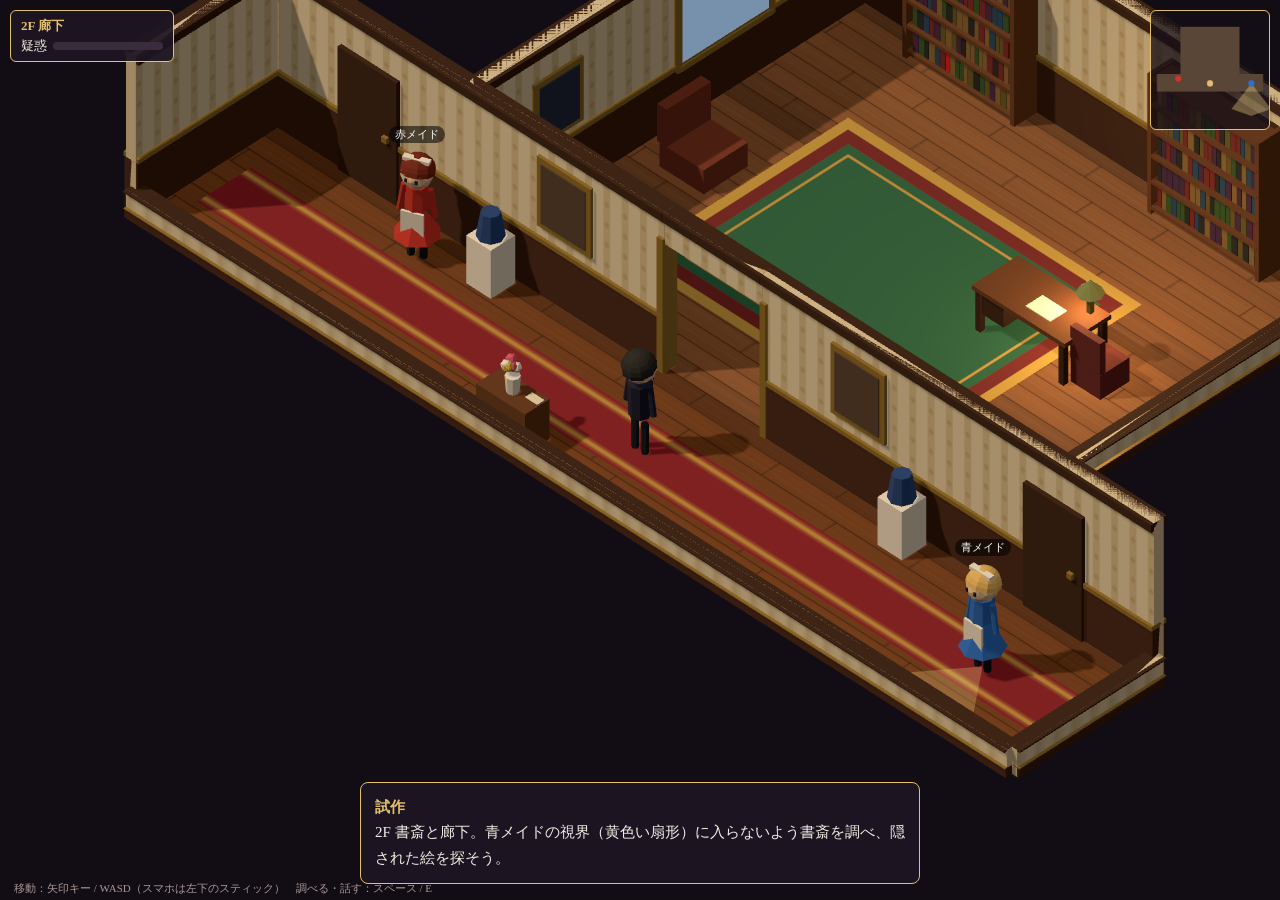
==== explore/index.html @ 31dc02af "Add low-poly 3D exploration prototype of the study and corridor Player-controlled isometric explorat" ====
<!doctype html>
<html lang="ja">
<head>
  <meta charset="utf-8">
  <meta name="viewport" content="width=device-width, initial-scale=1, viewport-fit=cover, user-scalable=no">
  <meta name="theme-color" content="#1c1420">
  <title>OYASHIKI 探索試作</title>
  <link rel="icon" href="../icons/icon-192.png">
  <link rel="stylesheet" href="explore.css">
</head>
<body>
  <canvas id="view"></canvas>
  <div id="labels"></div>
  <div class="hud">
    <div class="place" id="place">2F 廊下</div>
    <div class="susp"><span>疑惑</span><div class="bar"><i id="susp"></i></div></div>
  </div>
  <canvas id="minimap" width="150" height="150"></canvas>
  <div id="msg" class="msg hidden"></div>
  <button id="act" class="act hidden">調べる</button>
  <div id="stick" class="stick"><i></i></div>
  <p class="help">移動：矢印キー / WASD（スマホは左下のスティック）　調べる・話す：スペース / E</p>
  <div id="dial" class="dial hidden">
    <div class="box">
      <h3>ダイヤル錠</h3>
      <p>4桁の数字を合わせる。</p>
      <input id="code" inputmode="numeric" maxlength="4" placeholder="0000">
      <div class="row"><button id="dialOk">合わせる</button><button id="dialNo" class="ghost">やめる</button></div>
    </div>
  </div>
  <script type="module" src="main.js"></script>
</body>
</html>
---- explore/explore.css ----
:root { --gold: #e3c06f; --panel: rgba(30, 22, 34, .92); --text: #f3ece4; --bad: #e0675f; }
* { box-sizing: border-box; }
html, body { margin: 0; height: 100%; overflow: hidden; background: #120c14; color: var(--text);
  font-family: "Hiragino Mincho ProN", "Yu Mincho", "Noto Serif JP", serif; -webkit-user-select: none; user-select: none; touch-action: none; }
#view { position: fixed; inset: 0; width: 100%; height: 100%; display: block; }

.hud { position: fixed; top: 10px; left: 10px; background: var(--panel); border: 1px solid var(--gold); border-radius: 6px; padding: 6px 10px; font-size: 13px; }
.place { color: var(--gold); font-weight: bold; }
.susp { display: flex; align-items: center; gap: 6px; margin-top: 2px; }
.bar { width: 110px; height: 8px; background: #3a2c3c; border-radius: 4px; overflow: hidden; }
.bar i { display: block; height: 100%; width: 0; background: var(--bad); transition: width .1s; }
#minimap { position: fixed; top: 10px; right: 10px; width: 120px; height: 120px; background: rgba(20, 14, 22, .75); border: 1px solid var(--gold); border-radius: 6px; }

#labels { position: fixed; inset: 0; pointer-events: none; }
.label { position: absolute; transform: translate(-50%, -100%); font: bold 12px sans-serif; padding: 1px 6px; border-radius: 10px;
  background: #fff; color: #b8362d; border: 2px solid #b8362d; white-space: nowrap; }
.label.alert { background: var(--bad); color: #fff; border-color: #fff; font-size: 16px; }
.label.name { background: rgba(0,0,0,.55); color: #fff; border: 0; font-weight: normal; font-size: 11px; }

.msg { position: fixed; left: 50%; bottom: 16px; transform: translateX(-50%); width: min(560px, calc(100% - 32px));
  background: var(--panel); border: 1px solid var(--gold); border-radius: 8px; padding: 12px 14px; font-size: 15px; line-height: 1.7; cursor: pointer; }
.msg b { color: var(--gold); display: block; }
.hidden { display: none !important; }
.act { position: fixed; right: 20px; bottom: 110px; width: 84px; height: 84px; border-radius: 50%; font-size: 14px; font-weight: bold; white-space: nowrap; padding: 0;
  background: #8a3a50; color: #fff; border: 2px solid var(--gold); }
.stick { position: fixed; left: 24px; bottom: 100px; width: 110px; height: 110px; border-radius: 50%; background: rgba(255,255,255,.08); border: 1px solid rgba(255,255,255,.25); }
.stick i { position: absolute; left: 35px; top: 35px; width: 40px; height: 40px; border-radius: 50%; background: rgba(227,192,111,.6); }
@media (hover: hover) and (pointer: fine) { .stick { display: none; } }
.help { position: fixed; left: 10px; bottom: 0; margin: 4px; font-size: 11px; color: #a99; }
@media (hover: none) { .help { display: none; } }

.dial { position: fixed; inset: 0; background: rgba(0,0,0,.6); display: flex; align-items: center; justify-content: center; padding: 16px; }
.dial .box { background: var(--panel); border: 1px solid var(--gold); border-radius: 8px; padding: 16px; width: min(360px, 100%); text-align: center; }
.dial h3 { color: var(--gold); margin: 0 0 4px; }
.dial input { font-size: 28px; letter-spacing: .4em; width: 7em; text-align: center; background: #3a2c3c; color: var(--text); border: 1px solid #6a5468; border-radius: 4px; padding: 4px; }
.row { display: flex; gap: 8px; justify-content: center; margin-top: 12px; }
button { font: inherit; color: var(--text); background: #8a3a50; border: 1px solid var(--gold); border-radius: 6px; padding: 8px 16px; cursor: pointer; }
button.ghost { background: transparent; border-color: #6a5468; }
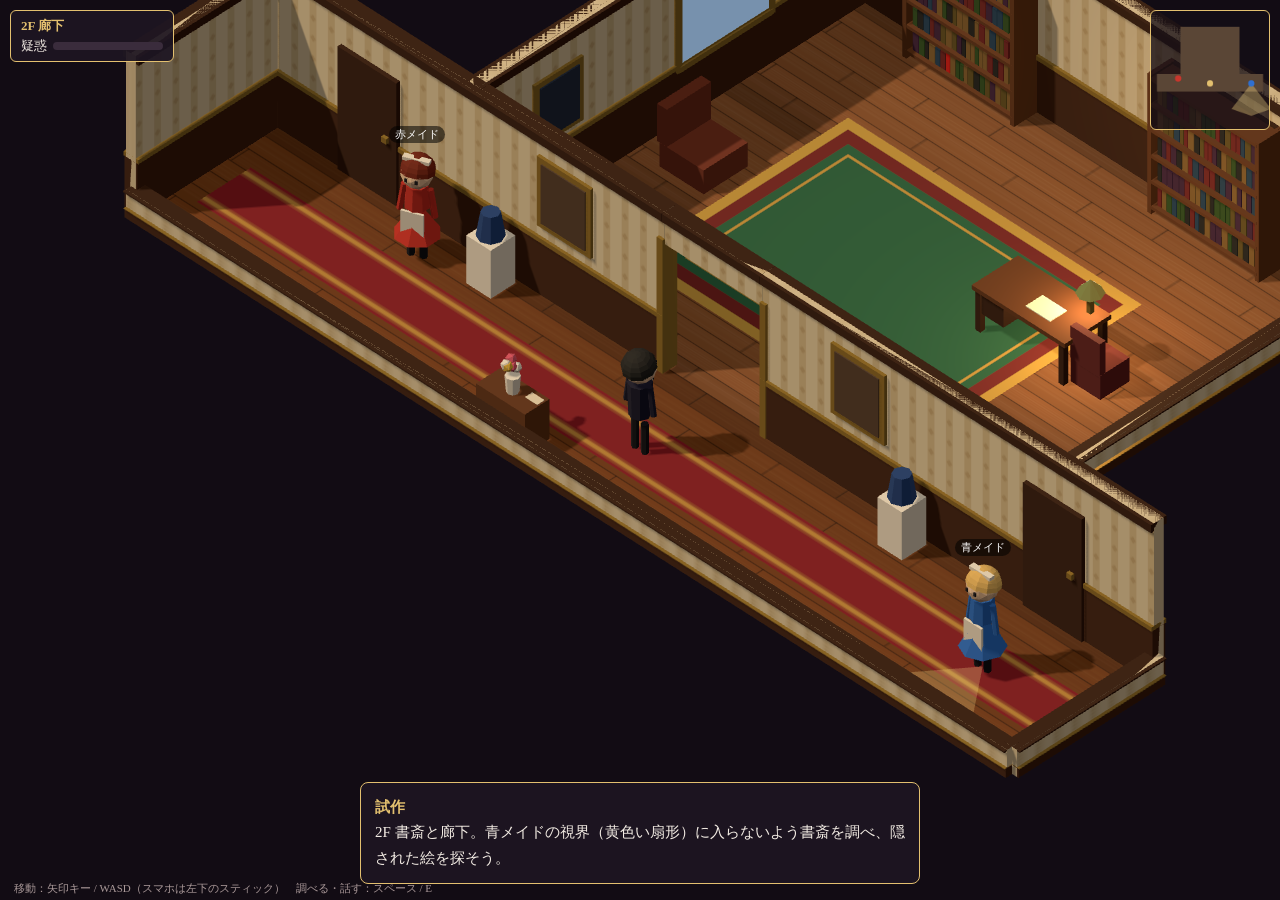
==== commit da66771c: "Disable pinch zoom, text selection, and pull-to-refresh Make both the story game and the 3D explorat" ====
--- a/explore/index.html
+++ b/explore/index.html
@@ -2,7 +2,7 @@
 <html lang="ja">
 <head>
   <meta charset="utf-8">
-  <meta name="viewport" content="width=device-width, initial-scale=1, viewport-fit=cover, user-scalable=no">
+  <meta name="viewport" content="width=device-width, initial-scale=1, maximum-scale=1, user-scalable=no, viewport-fit=cover">
   <meta name="theme-color" content="#1c1420">
   <title>OYASHIKI 探索試作</title>
   <link rel="icon" href="../icons/icon-192.png">
--- a/explore/explore.css
+++ b/explore/explore.css
@@ -1,7 +1,9 @@
 :root { --gold: #e3c06f; --panel: rgba(30, 22, 34, .92); --text: #f3ece4; --bad: #e0675f; }
-* { box-sizing: border-box; }
-html, body { margin: 0; height: 100%; overflow: hidden; background: #120c14; color: var(--text);
-  font-family: "Hiragino Mincho ProN", "Yu Mincho", "Noto Serif JP", serif; -webkit-user-select: none; user-select: none; touch-action: none; }
+/* スマホゲームらしく：文字選択・長押しメニュー・ズーム・引っ張って更新を無効にする */
+* { box-sizing: border-box; -webkit-user-select: none; user-select: none; -webkit-touch-callout: none; -webkit-tap-highlight-color: transparent; }
+input { -webkit-user-select: text; user-select: text; }
+html, body { margin: 0; height: 100%; overflow: hidden; overscroll-behavior: none; background: #120c14; color: var(--text);
+  font-family: "Hiragino Mincho ProN", "Yu Mincho", "Noto Serif JP", serif; touch-action: none; -webkit-text-size-adjust: 100%; }
 #view { position: fixed; inset: 0; width: 100%; height: 100%; display: block; }
 
 .hud { position: fixed; top: 10px; left: 10px; background: var(--panel); border: 1px solid var(--gold); border-radius: 6px; padding: 6px 10px; font-size: 13px; }
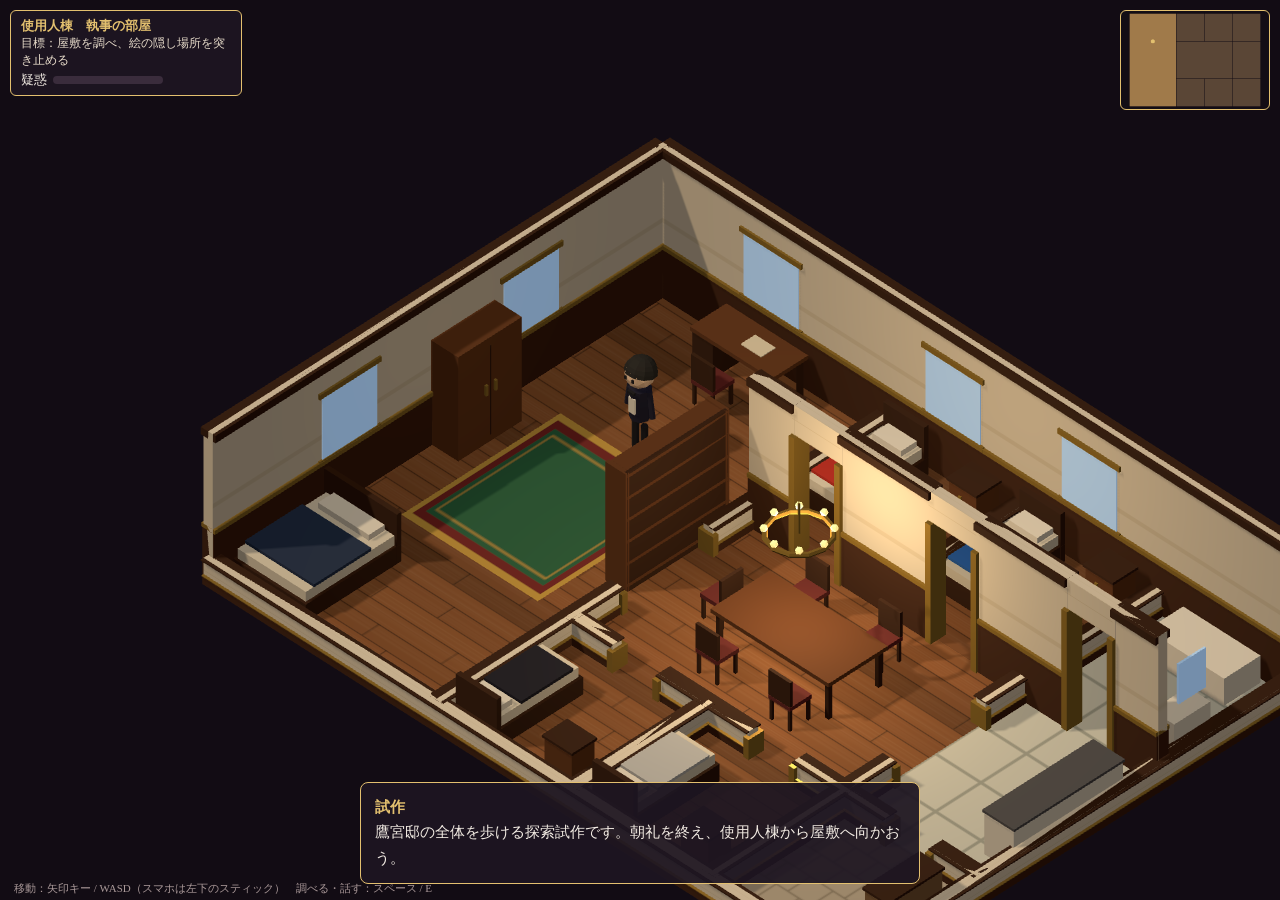
==== commit 978fef18: "Build the whole Takamiya estate in 3D from the floor plan Replace the two-room prototype with the fu" ====
--- a/explore/index.html
+++ b/explore/index.html
@@ -12,10 +12,12 @@
   <canvas id="view"></canvas>
   <div id="labels"></div>
   <div class="hud">
-    <div class="place" id="place">2F 廊下</div>
+    <div class="place" id="place"></div>
+    <div class="goal" id="goal"></div>
     <div class="susp"><span>疑惑</span><div class="bar"><i id="susp"></i></div></div>
   </div>
-  <canvas id="minimap" width="150" height="150"></canvas>
+  <canvas id="minimap" width="300" height="200"></canvas>
+  <div id="fade"></div>
   <div id="msg" class="msg hidden"></div>
   <button id="act" class="act hidden">調べる</button>
   <div id="stick" class="stick"><i></i></div>
--- a/explore/explore.css
+++ b/explore/explore.css
@@ -8,15 +8,19 @@
 
 .hud { position: fixed; top: 10px; left: 10px; background: var(--panel); border: 1px solid var(--gold); border-radius: 6px; padding: 6px 10px; font-size: 13px; }
 .place { color: var(--gold); font-weight: bold; }
+.goal { font-size: 12px; color: #e8dccb; max-width: 210px; }
+#fade { position: fixed; inset: 0; background: #000; opacity: 0; pointer-events: none; transition: opacity .25s; }
+#fade.on { opacity: 1; }
 .susp { display: flex; align-items: center; gap: 6px; margin-top: 2px; }
 .bar { width: 110px; height: 8px; background: #3a2c3c; border-radius: 4px; overflow: hidden; }
 .bar i { display: block; height: 100%; width: 0; background: var(--bad); transition: width .1s; }
-#minimap { position: fixed; top: 10px; right: 10px; width: 120px; height: 120px; background: rgba(20, 14, 22, .75); border: 1px solid var(--gold); border-radius: 6px; }
+#minimap { position: fixed; top: 10px; right: 10px; width: 150px; height: 100px; background: rgba(20, 14, 22, .75); border: 1px solid var(--gold); border-radius: 6px; }
 
 #labels { position: fixed; inset: 0; pointer-events: none; }
 .label { position: absolute; transform: translate(-50%, -100%); font: bold 12px sans-serif; padding: 1px 6px; border-radius: 10px;
   background: #fff; color: #b8362d; border: 2px solid #b8362d; white-space: nowrap; }
 .label.alert { background: var(--bad); color: #fff; border-color: #fff; font-size: 16px; }
+.label.exit { color: #2f6a4a; border-color: #2f6a4a; }
 .label.name { background: rgba(0,0,0,.55); color: #fff; border: 0; font-weight: normal; font-size: 11px; }
 
 .msg { position: fixed; left: 50%; bottom: 16px; transform: translateX(-50%); width: min(560px, calc(100% - 32px));
@@ -38,3 +42,11 @@
 .row { display: flex; gap: 8px; justify-content: center; margin-top: 12px; }
 button { font: inherit; color: var(--text); background: #8a3a50; border: 1px solid var(--gold); border-radius: 6px; padding: 8px 16px; cursor: pointer; }
 button.ghost { background: transparent; border-color: #6a5468; }
+
+/* スマホ縦：左上の表示とミニマップが重ならないよう小さくする */
+@media (max-width: 480px) {
+  .hud { max-width: 205px; font-size: 12px; padding: 5px 8px; }
+  .goal { font-size: 11px; }
+  .bar { width: 90px; }
+  #minimap { width: 120px; height: 80px; }
+}
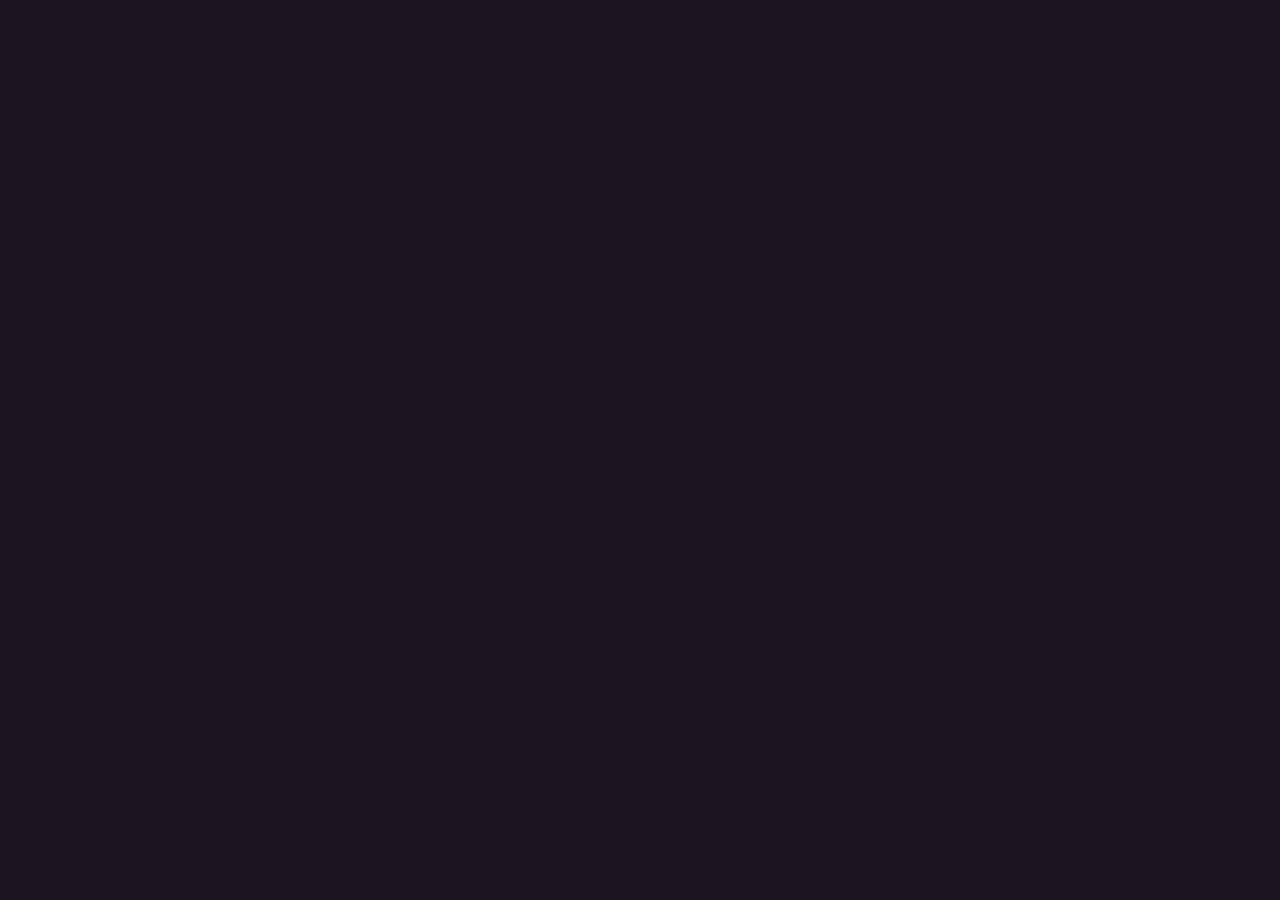
==== commit b075f46c: "Play the butler weekday part in the 3D mansion Connect the main game to the 3D estate: after the mor" ====
--- a/explore/index.html
+++ b/explore/index.html
@@ -2,34 +2,10 @@
 <html lang="ja">
 <head>
   <meta charset="utf-8">
-  <meta name="viewport" content="width=device-width, initial-scale=1, maximum-scale=1, user-scalable=no, viewport-fit=cover">
-  <meta name="theme-color" content="#1c1420">
-  <title>OYASHIKI 探索試作</title>
-  <link rel="icon" href="../icons/icon-192.png">
-  <link rel="stylesheet" href="explore.css">
+  <meta http-equiv="refresh" content="0; url=../">
+  <title>OYASHIKI</title>
 </head>
 <body>
-  <canvas id="view"></canvas>
-  <div id="labels"></div>
-  <div class="hud">
-    <div class="place" id="place"></div>
-    <div class="goal" id="goal"></div>
-    <div class="susp"><span>疑惑</span><div class="bar"><i id="susp"></i></div></div>
-  </div>
-  <canvas id="minimap" width="300" height="200"></canvas>
-  <div id="fade"></div>
-  <div id="msg" class="msg hidden"></div>
-  <button id="act" class="act hidden">調べる</button>
-  <div id="stick" class="stick"><i></i></div>
-  <p class="help">移動：矢印キー / WASD（スマホは左下のスティック）　調べる・話す：スペース / E</p>
-  <div id="dial" class="dial hidden">
-    <div class="box">
-      <h3>ダイヤル錠</h3>
-      <p>4桁の数字を合わせる。</p>
-      <input id="code" inputmode="numeric" maxlength="4" placeholder="0000">
-      <div class="row"><button id="dialOk">合わせる</button><button id="dialNo" class="ghost">やめる</button></div>
-    </div>
-  </div>
-  <script type="module" src="main.js"></script>
+  <p>探索は本編の執事パートに統合されました。<a href="../">本編へ</a></p>
 </body>
 </html>
